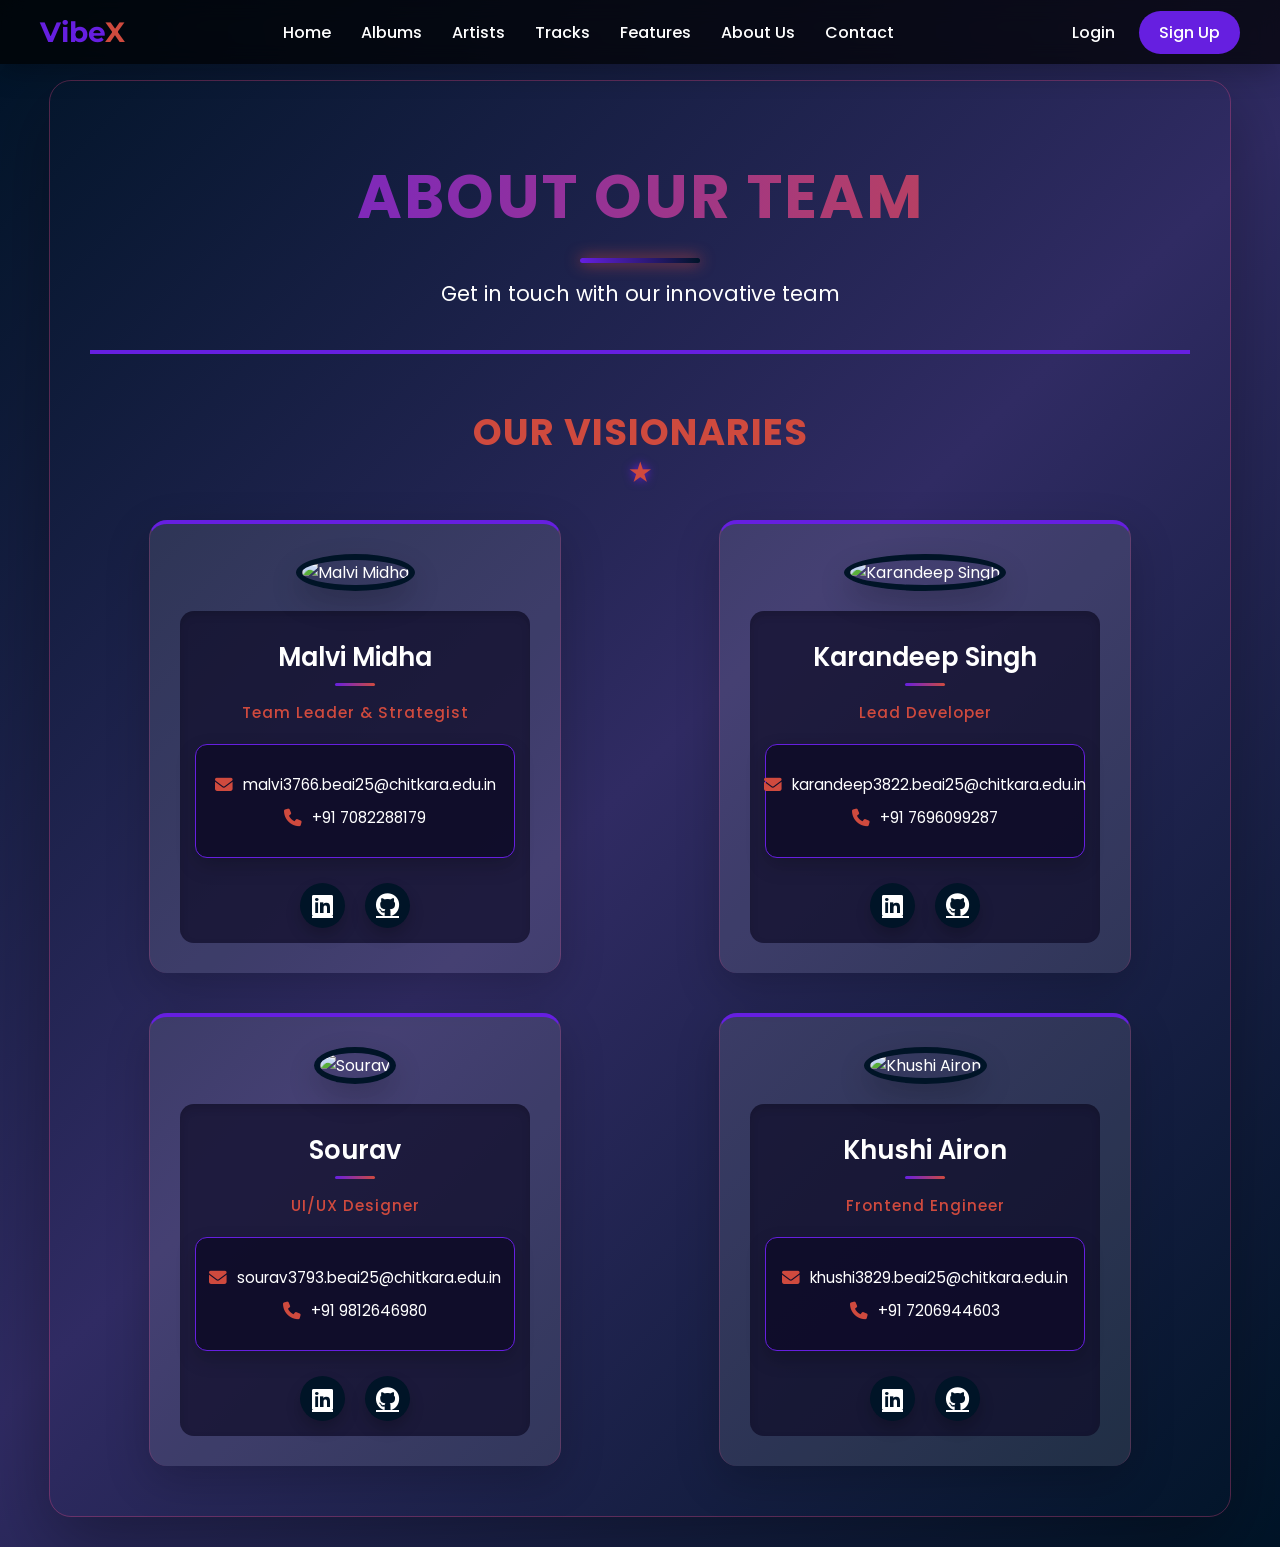
==== HTML/about.html @ daee4691 "Intial commits" ====
<!DOCTYPE html>
<html lang="en">
<head>
    <meta charset="UTF-8">
    <meta name="viewport" content="width=device-width, initial-scale=1.0">
    <title>About Us - VibeX</title>
    <link rel="stylesheet" href="../css/about.css">
    <link rel="preconnect" href="https://fonts.googleapis.com">
    <link rel="preconnect" href="https://fonts.gstatic.com" crossorigin>
    <link href="https://fonts.googleapis.com/css2?family=Poppins:wght@400;600;700&display=swap" rel="stylesheet">
    <link href="https://fonts.googleapis.com/css2?family=Montserrat:wght@700&display=swap" rel="stylesheet">
    <link rel="stylesheet" href="https://cdnjs.cloudflare.com/ajax/libs/font-awesome/6.5.0/css/all.min.css">
   
</head>
<body>
    <header>
        <div class="container">
            <div class="header-content">
                <div class="logo">Vibe<span>X</span></div>
                <nav>
                    <ul>
                        <li><a href="landing.html">Home</a></li>
                        <li><a href="landing.html">Albums</a></li>
                        <li><a href="landing.html">Artists</a></li>
                        <li><a href="landing.html">Tracks</a></li>
                        <li><a href="landing.html">Features</a></li>
                        <li><a href="about.html">About Us</a></li>
                        <li><a href="contact.html">Contact</a></li>
                    </ul>
                </nav>
                <div class="auth-buttons">
                    <a href="login.html">Login</a>
                    <a href="signup.html" class="signup">Sign Up</a>
                </div>
            </div>
        </div>
    </header>

    <div class="content-wrapper animated-element" style="animation-delay: 0.2s;">
        <div class="header-main-content">
            <h1>About <span>Our Team</span></h1>
            <p class="subtitle">Get in touch with our innovative team</p>
        </div>

        <div class="team-section">
            <h2 class="team-heading animated-element" style="animation-delay: 0.4s;">Our Visionaries</h2>
            <div class="team-cards">
                
                
                
                <div class="contact-card card-1 animated-element" style="animation-delay: 0.6s;">
                    <img src="../images/" alt="Malvi Midha" class="profile-pic">
                    <div class="card-content">
                        <h2>Malvi Midha</h2>
                        <h3>Team Leader & Strategist</h3>
                        <div class="contact-info">
                            <p><i class="fas fa-envelope"></i> malvi3766.beai25@chitkara.edu.in</p>
                            <p><i class="fas fa-phone"></i> +91 7082288179</p>
                        </div>
                        <div class="social-icons">
                            <a href="#"><i class="fab fa-linkedin"></i></a>
                            <a href="#"><i class="fab fa-github"></i></a>
                        </div>
                    </div>
                </div>
                    <div class="contact-card card-2 animated-element" style="animation-delay: 0.8s;">
                    <img src="../images/" alt="Karandeep Singh" class="profile-pic">
                    <div class="card-content">
                        <h2>Karandeep Singh</h2>
                        <h3>Lead Developer</h3>
                        <div class="contact-info">
                            <p><i class="fas fa-envelope"></i> karandeep3822.beai25@chitkara.edu.in</p>
                            <p><i class="fas fa-phone"></i> +91 7696099287</p>
                        </div>
                        <div class="social-icons">
                            <a href="#"><i class="fab fa-linkedin"></i></a>
                            <a href="#"><i class="fab fa-github"></i></a>
                        </div>
                    </div>
                </div>
                <div class="contact-card card-3 animated-element" style="animation-delay: 1.0s;">
                    <img src="../images/" alt="Sourav" class="profile-pic">
                    <div class="card-content">
                        <h2>Sourav</h2>
                        <h3>UI/UX Designer</h3>
                        <div class="contact-info">
                            <p><i class="fas fa-envelope"></i> sourav3793.beai25@chitkara.edu.in</p>
                            <p><i class="fas fa-phone"></i> +91 9812646980</p>
                        </div>
                        <div class="social-icons">
                            <a href="#"><i class="fab fa-linkedin"></i></a>
                            <a href="#"><i class="fab fa-github"></i></a>
                        </div>
                    </div>
                </div>

                <div class="contact-card card-4 animated-element" style="animation-delay: 1.2s;">
                    <img src="../images/" alt="Khushi Airon" class="profile-pic">
                    <div class="card-content">
                        <h2>Khushi Airon</h2>
                        <h3>Frontend Engineer</h3>
                        <div class="contact-info">
                            <p><i class="fas fa-envelope"></i> khushi3829.beai25@chitkara.edu.in</p>
                            <p><i class="fas fa-phone"></i> +91 7206944603</p>
                        </div>
                        <div class="social-icons">
                            <a href="#"><i class="fab fa-linkedin"></i></a>
                            <a href="#"><i class="fab fa-github"></i></a>
                        </div>
                    </div>
                </div>

            </div> 
        </div>
    </div>
</body>
</html>
---- css/about.css ----
:root {
            --primary-color: #661fe0;
            --secondary-color: #cf4a3e; 
            --background-start: #001427; 
            --background-end: #001427; 
            --card-bg: rgba(255, 255, 255, 0.1);
            --shadow-color-base: rgba(240, 113, 103, 0.3);
            --shadow-color-hover: rgba(240, 113, 103, 0.8);
            --feature-flip-bg: #f15c9f; /* Pinkish-Red */
            --feature-text-color: #fff;
            --text-color: #fff;
        }

        /* --- Global & Body Styles --- */
        body {
            margin: 0;
            padding-top: 80px; /* Space for the fixed header */
            padding-bottom: 30px;
            font-family: 'Poppins', sans-serif;
            color: var(--text-color);
            background: linear-gradient(135deg, var(--background-start), #302b63, var(--background-end));
            min-height: 100vh;
            display: flex;
            justify-content: center;
            align-items: flex-start;
            position: relative;
            overflow-x: hidden;
        }
        
        body::before {
            content: "";
            position: absolute;
            inset: 0;
            background: url("https://www.transparenttextures.com/patterns/cubes.png");
            opacity: 0.05; /* Very subtle pattern */
            pointer-events: none;
            z-index: 0;
        }

        /* --- Fixed Header Styles (Updated with new theme) --- */
        header {
            position: fixed;
            top: 0;
            left: 0;
            width: 100%;
            z-index: 1000;
            background: rgba(0, 0, 0, 0.7);
            backdrop-filter: blur(10px);
            -webkit-backdrop-filter: blur(10px);
            box-shadow: 0 4px 30px rgba(0, 0, 0, 0.3);
            transition: all 0.3s ease;
        }

        .header-content {
            display: flex;
            justify-content: space-between;
            align-items: center;
            padding: 15px 20px;
            max-width: 1200px;
            margin: 0 auto;
        }

        .logo {
            font-family: 'Montserrat', sans-serif;
            font-size: 28px;
            font-weight: 700;
            color: var(--primary-color);
        }

        .logo span {
            color: var(--secondary-color);
        }

        nav ul {
            list-style: none;
            margin: 0;
            padding: 0;
            display: flex;
            gap: 30px;
        }

        nav a {
            text-decoration: none;
            color: var(--text-color);
            font-weight: 500;
            transition: color 0.3s;
        }

        nav a:hover {
            color: var(--primary-color);
        }

        .auth-buttons a {
            color: var(--text-color);
            text-decoration: none;
            margin-left: 20px;
            font-weight: 500;
        }

        .auth-buttons a.signup {
            background: var(--primary-color);
            padding: 10px 20px;
            border-radius: 30px;
            transition: background 0.3s;
            color: var(--text-color);
        }

        .auth-buttons a.signup:hover {
            background: #ff2b7a;
            color: var(--text-color);
        }

        /* --- Main Content Section Styles (About Us Page) --- */
        @keyframes fadeInSlideUp {
            from { opacity: 0; transform: translateY(30px); }
            to { opacity: 1; transform: translateY(0); }
        }

        .animated-element {
            opacity: 0;
            animation: fadeInSlideUp 0.9s cubic-bezier(0.25, 0.46, 0.45, 0.94) forwards;
        }

        .content-wrapper {
            width: 95%;
            max-width: 1100px;
            padding: 50px 40px;
            border-radius: 22px;
            background: rgba(var(--background-start), 0.9);
            box-shadow: 0 25px 70px rgba(0, 0, 0, 0.3);
            position: relative;
            z-index: 1;
            border: 1px solid rgba(255, 78, 140, 0.3);
        }
        
        .header-main-content {
            text-align: center;
            margin-bottom: 50px;
            padding: 20px;
            border-bottom: 4px solid var(--primary-color);
            position: relative;
        }

        .header-main-content h1 {
            font-size: 3.8rem;
            font-weight: 700;
            margin: 0;
            text-transform: uppercase;
            letter-spacing: 2px;
            background: linear-gradient(to right, var(--primary-color), var(--secondary-color));
            -webkit-background-clip: text;
            -webkit-text-fill-color: transparent;
            position: relative;
        }

        .header-main-content h1::after {
            content: '';
            display: block;
            width: 120px;
            height: 5px;
            margin: 16px auto 0;
            background: linear-gradient(to right, var(--primary-color) 0%, var(--background-start) 100%);
            border-radius: 5px;
            box-shadow: 0 0 15px var(--secondary-color);
        }

        .subtitle {
            font-size: 1.3rem;
            color: var(--text-color);
            margin-top: 15px;
            font-weight: 400;
        }

        .team-heading {
            font-size: 2.3rem;
            text-align: center;
            margin-bottom: 45px;
            color: var(--secondary-color);
            font-weight: 700;
            letter-spacing: 1px;
            text-transform: uppercase;
            position: relative;
            padding-bottom: 15px;
        }

        .team-heading::after {
            content: "★";
            font-size: 1.5rem;
            color: var(--secondary-color);
            position: absolute;
            bottom: -15px;
            left: 50%;
            transform: translateX(-50%);
            text-shadow: 0 0 10px var(--primary-color);
        }

        .team-cards {
            display: grid;
            grid-template-columns: repeat(2, 1fr);
            gap: 40px;
            justify-items: center;
            margin-top: 40px;
        }

        .contact-card {
            width: 100%;
            max-width: 350px;
            background: var(--card-bg);
            border-radius: 18px;
            padding: 30px;
            box-shadow: 0 15px 45px rgba(0, 0, 0, 0.2);
            transition: all 0.4s ease;
            text-align: center;
            position: relative;
            border-top: 4px solid var(--primary-color);
            border-left: 1px solid rgba(255, 78, 140, 0.2);
            border-right: 1px solid rgba(255, 78, 140, 0.2);
        }

        .contact-card:hover {
            transform: translateY(-12px) scale(1.03);
            box-shadow: 0 25px 60px rgba(0, 0, 0, 0.3);
            border-color: var(--secondary-color);
            background: rgba(255, 255, 255, 0.15);
        }

        .profile-pic {
            width: 140px;
            height: 140px;
            border-radius: 50%;
            object-fit: cover;
            border: 6px solid var(--background-start);
            box-shadow: 0 12px 30px rgba(0, 0, 0, 0.2);
            transition: 0.4s ease;
            margin-bottom: 20px;
        }

        .contact-card:hover .profile-pic {
            transform: scale(1.08) rotate(3deg);
            border-color: var(--secondary-color);
            box-shadow: 0 0 25px var(--secondary-color);
        }

        .card-content {
            text-align: center;
            padding: 15px;
            background: rgba(15, 12, 41, 0.7);
            border-radius: 14px;
            box-shadow: inset 0 4px 8px rgba(0,0,0,0.15);
            transition: 0.4s ease;
        }

        .contact-card:hover .card-content {
            background: rgba(15, 12, 41, 0.9);
            transform: scale(1.02);
        }

        .card-content h2 {
            font-size: 1.6rem;
            margin: 12px 0 6px;
            font-weight: 600;
            color: var(--text-color);
            position: relative;
        }

        .card-content h2::after {
            content: '';
            display: block;
            margin: 6px auto 0;
            width: 40px;
            height: 3px;
            background: linear-gradient(to right, var(--primary-color), var(--secondary-color));
            border-radius: 2px;
        }

        .card-content h3 {
            font-size: 0.95rem;
            font-weight: 500;
            color: var(--secondary-color);
            margin-bottom: 18px;
            letter-spacing: 1px;
        }

        .contact-info {
            background: rgba(15, 12, 41, 0.9);
            padding: 18px;
            border-radius: 12px;
            border: 1px solid var(--primary-color);
            box-shadow: 0 8px 20px rgba(0,0,0,0.2);
            transition: all 0.4s ease;
            margin-top: 20px;
        }

        .contact-card:hover .contact-info {
            background: var(--primary-color);
            box-shadow: 0 12px 30px rgba(255, 78, 140, 0.4);
            transform: translateY(-6px);
        }

        .contact-info p {
            font-size: 0.95rem;
            margin: 10px 0;
            color: var(--text-color);
            display: flex;
            align-items: center;
            justify-content: center;
            gap: 10px;
            transition: all 0.3s;
        }

        .contact-info p:hover {
            color: var(--secondary-color);
            transform: translateX(8px);
        }

        .contact-info i {
            color: var(--secondary-color);
            font-size: 1.1rem;
            transition: 0.3s;
        }

        .contact-info p:hover i {
            color: var(--text-color);
        }

        .social-icons {
            margin-top: 25px;
            display: flex;
            justify-content: center;
            gap: 20px;
        }

        .social-icons a {
            font-size: 1.5rem;
            width: 45px;
            height: 45px;
            display: flex;
            align-items: center;
            justify-content: center;
            border-radius: 50%;
            background: var(--background-start);
            box-shadow: 0 8px 15px rgba(0,0,0,0.2);
            transition: transform 0.3s, box-shadow 0.3s, background 0.3s, color 0.3s;
            color: var(--text-color);
        }

        .social-icons a:hover {
            transform: scale(1.2) translateY(-5px);
            box-shadow: 0 8px 25px rgba(0,0,0,0.3);
            background: var(--primary-color);
            color: var(--text-color);
        }
        
        /* Responsive adjustments */
        @media (max-width: 768px) {
            body { padding-top: 150px; }
            .header-content { flex-direction: column; padding: 1rem; text-align: center; }
            .logo { margin-bottom: 1rem; }
            nav ul { flex-wrap: wrap; justify-content: center; gap: 1rem; }
            .auth-buttons { margin-top: 1rem; }
            .content-wrapper { padding: 30px 20px; }
            .header-main-content h1 { font-size: 2.8rem; }
            .team-heading { font-size: 2rem; }
            .team-cards { grid-template-columns: 1fr; }
        }
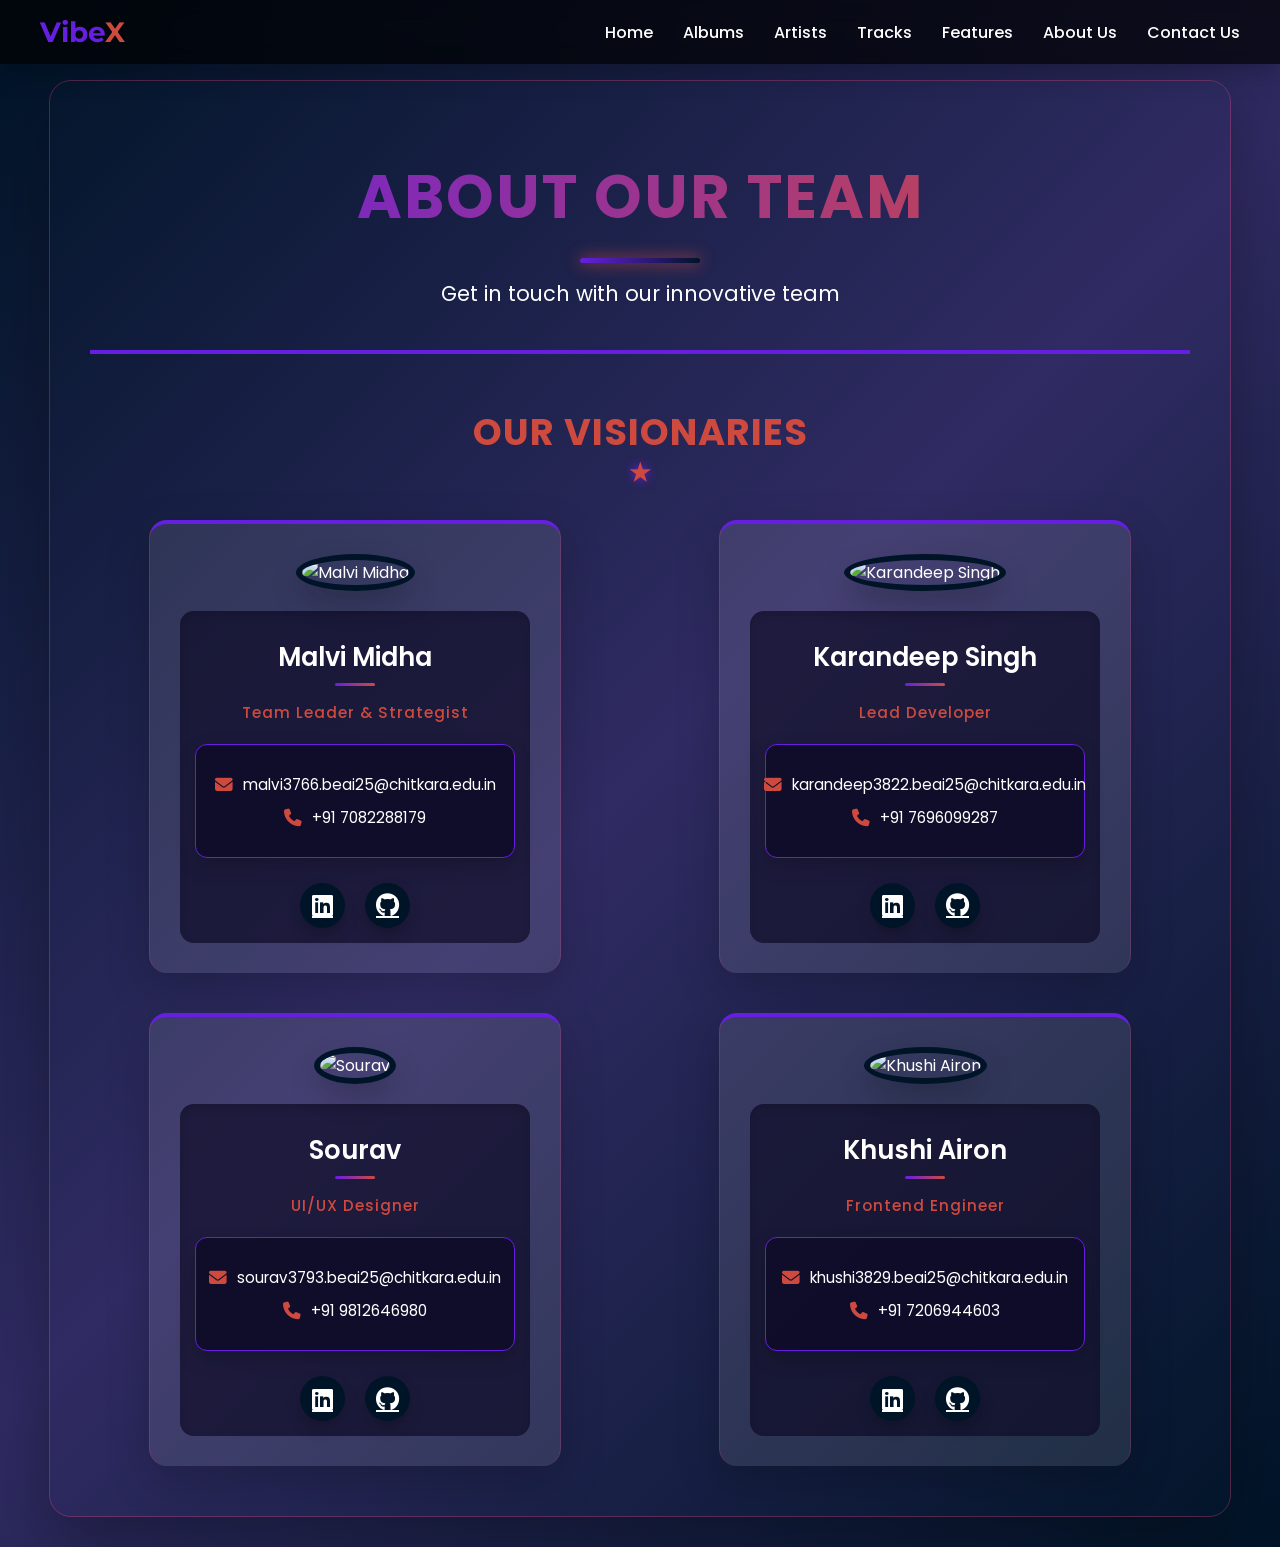
==== commit 1882b72e: "New commits" ====
--- a/HTML/about.html
+++ b/HTML/about.html
@@ -18,7 +18,7 @@
             <div class="header-content">
                 <div class="logo">Vibe<span>X</span></div>
                 <nav>
-                    <ul>
+                    <!-- <ul>
                         <li><a href="landing.html">Home</a></li>
                         <li><a href="landing.html">Albums</a></li>
                         <li><a href="landing.html">Artists</a></li>
@@ -26,12 +26,22 @@
                         <li><a href="landing.html">Features</a></li>
                         <li><a href="about.html">About Us</a></li>
                         <li><a href="contact.html">Contact</a></li>
+                    </ul> -->
+
+                    <ul>
+                        <li><a href="index.html">Home</a></li>
+                        <li><a href="albums.html">Albums</a></li>
+                        <li><a href="artists.html">Artists</a></li>
+                        <li><a href="#tracks">Tracks</a></li>
+                        <li><a href="#features">Features</a></li>
+                        <li><a href="about.html">About Us</a></li>
+                        <li><a href="contact.html">Contact Us</a></li>
                     </ul>
                 </nav>
-                <div class="auth-buttons">
+                <!-- <div class="auth-buttons">
                     <a href="login.html">Login</a>
                     <a href="signup.html" class="signup">Sign Up</a>
-                </div>
+                </div> -->
             </div>
         </div>
     </header>
